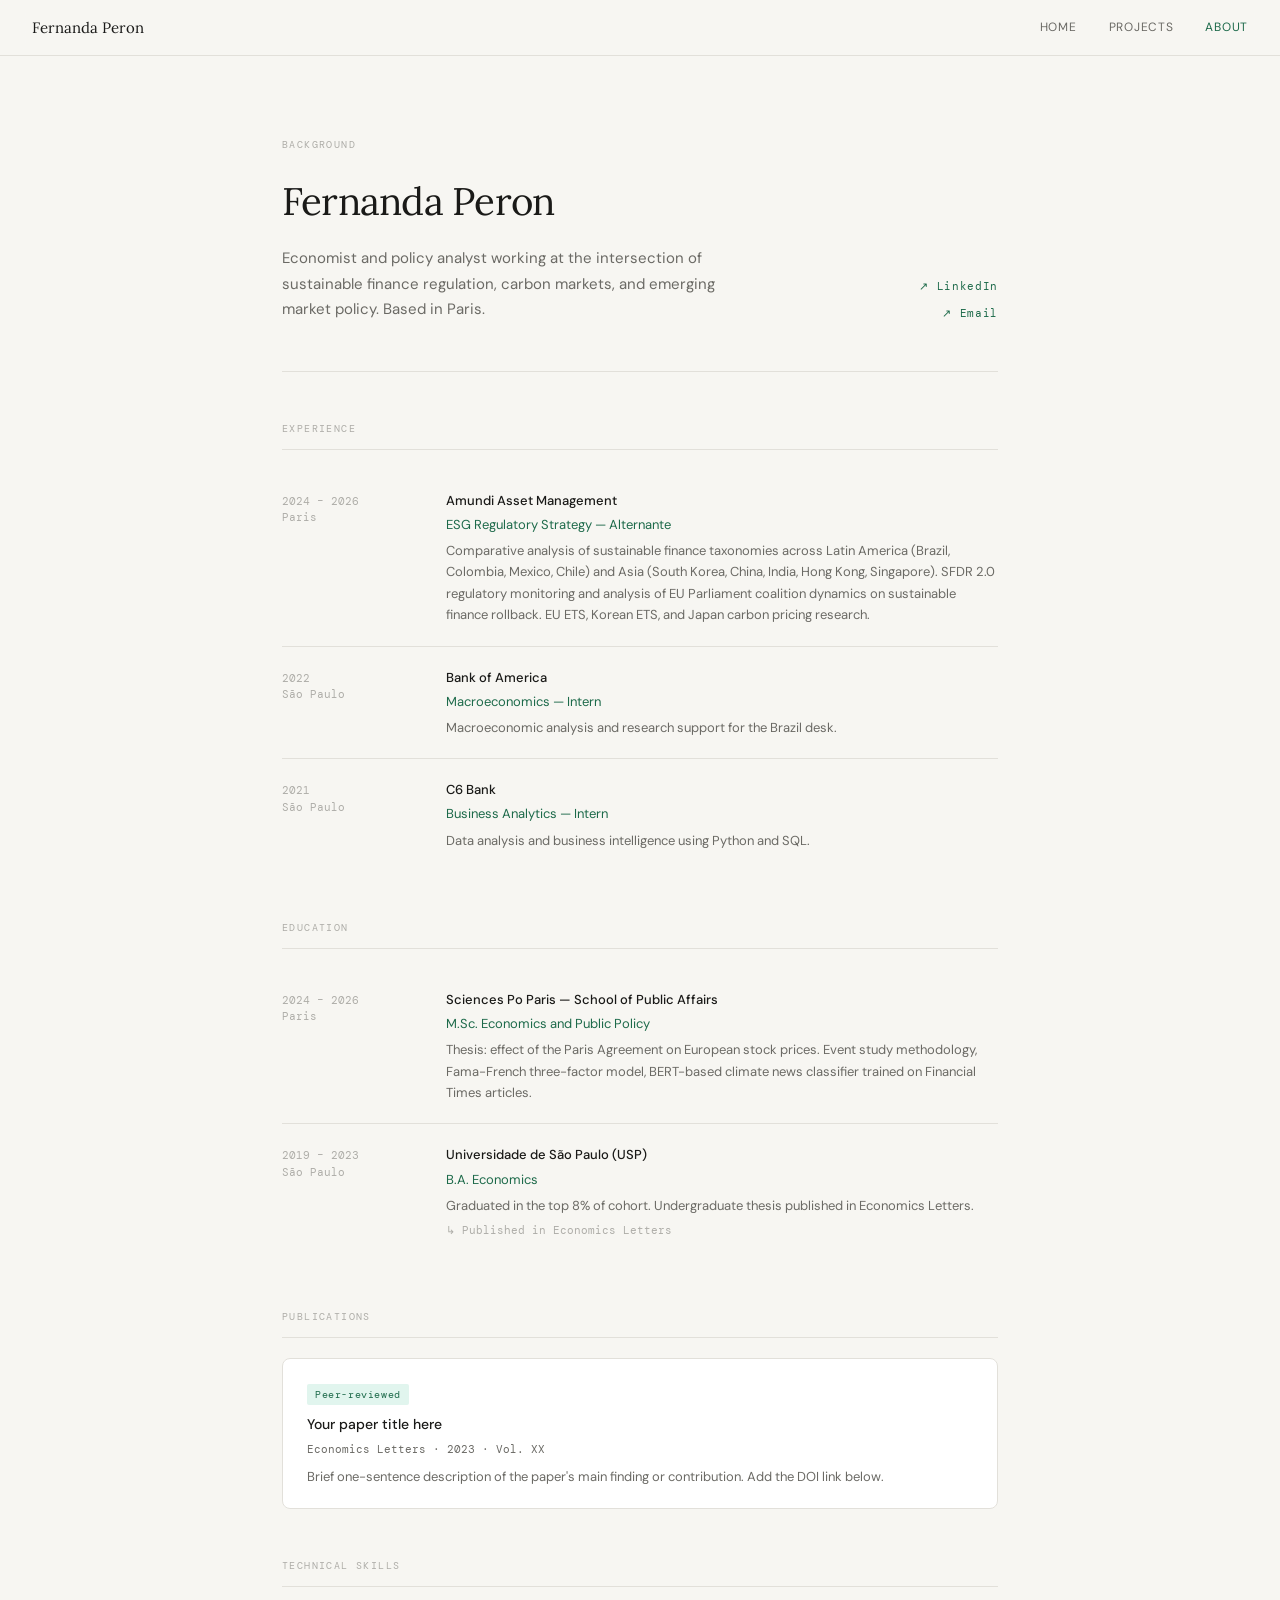
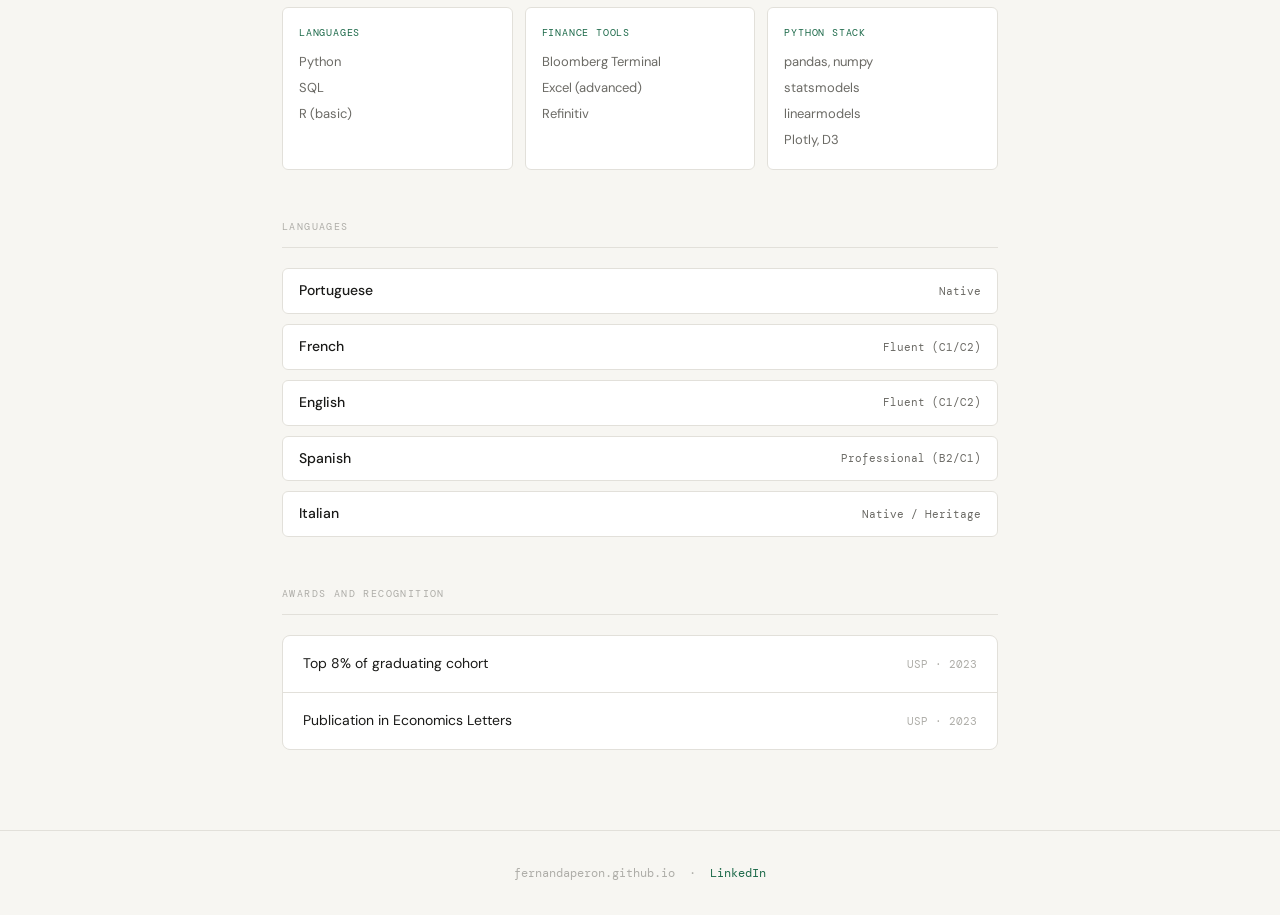
==== about.html @ 62498f4a "initial portfolio" ====
<!DOCTYPE html>
<html lang="en">
<head>
  <meta charset="UTF-8" />
  <meta name="viewport" content="width=device-width, initial-scale=1.0" />
  <title>About — Fernanda Peron</title>
  <link rel="preconnect" href="https://fonts.googleapis.com" />
  <link rel="preconnect" href="https://fonts.gstatic.com" crossorigin />
  <link href="https://fonts.googleapis.com/css2?family=DM+Mono:ital,wght@0,300;0,400;0,500;1,300&family=DM+Sans:ital,opsz,wght@0,9..40,300;0,9..40,400;0,9..40,500;1,9..40,300&family=Lora:ital,wght@0,400;0,500;1,400&display=swap" rel="stylesheet" />
  <style>
    :root {
      --bg: #F7F6F2; --surface: #FFFFFF; --text: #1A1A18; --muted: #6B6A65;
      --subtle: #AEADA8; --border: #E2E0DA; --accent: #1D6A4A;
      --accent-light: #E1F5EE; --accent-mid: #5DCAA5;
      --mono: 'DM Mono', monospace; --serif: 'Lora', serif; --sans: 'DM Sans', sans-serif;
    }
    *, *::before, *::after { box-sizing: border-box; margin: 0; padding: 0; }
    body { background: var(--bg); color: var(--text); font-family: var(--sans); line-height: 1.7; }
    a { color: inherit; text-decoration: none; }

    nav {
      position: fixed; top: 0; left: 0; right: 0; z-index: 100;
      background: rgba(247,246,242,0.92); backdrop-filter: blur(12px);
      border-bottom: 1px solid var(--border); padding: 0 2rem; height: 56px;
      display: flex; align-items: center; justify-content: space-between;
    }
    .nav-name { font-family: var(--serif); font-size: 15px; color: var(--text); }
    .nav-links { display: flex; gap: 2rem; }
    .nav-links a { font-size: 12px; color: var(--muted); letter-spacing: 0.06em; text-transform: uppercase; transition: color 0.15s; }
    .nav-links a:hover, .nav-links a.active { color: var(--accent); }

    main { padding-top: 56px; max-width: 780px; margin: 0 auto; padding-left: 2rem; padding-right: 2rem; }

    .page-header {
      padding: 5rem 0 3rem; border-bottom: 1px solid var(--border); margin-bottom: 3rem;
      display: grid; grid-template-columns: 1fr auto; align-items: end; gap: 2rem;
    }
    @media (max-width: 500px) { .page-header { grid-template-columns: 1fr; } }
    .page-label { font-family: var(--mono); font-size: 10px; letter-spacing: 0.14em; color: var(--subtle); text-transform: uppercase; margin-bottom: 1rem; }
    h1 { font-family: var(--serif); font-size: 2.4rem; font-weight: 400; letter-spacing: -0.02em; margin-bottom: 0.75rem; }
    .header-bio { font-size: 15px; color: var(--muted); max-width: 480px; line-height: 1.7; }
    .header-links { display: flex; flex-direction: column; gap: 8px; align-items: flex-end; }
    .header-link { font-family: var(--mono); font-size: 11px; color: var(--accent); letter-spacing: 0.06em; display: flex; align-items: center; gap: 5px; }
    .header-link:hover { text-decoration: underline; }

    .cv-section { margin-bottom: 3rem; }
    .cv-label { font-family: var(--mono); font-size: 10px; letter-spacing: 0.14em; color: var(--subtle); text-transform: uppercase; margin-bottom: 1.25rem; padding-bottom: 0.75rem; border-bottom: 1px solid var(--border); }

    .cv-entry { display: grid; grid-template-columns: 140px 1fr; gap: 1.5rem; padding: 1.25rem 0; border-bottom: 1px solid var(--border); }
    .cv-entry:last-child { border-bottom: none; }
    @media (max-width: 520px) { .cv-entry { grid-template-columns: 1fr; gap: 0.25rem; } }

    .cv-date { font-family: var(--mono); font-size: 11px; color: var(--subtle); padding-top: 3px; line-height: 1.5; }
    .cv-body {}
    .cv-org { font-size: 13px; font-weight: 500; color: var(--text); margin-bottom: 2px; }
    .cv-role { font-size: 13px; color: var(--accent); margin-bottom: 4px; }
    .cv-detail { font-size: 13px; color: var(--muted); line-height: 1.65; }
    .cv-note { font-family: var(--mono); font-size: 11px; color: var(--subtle); margin-top: 5px; }

    .skills-grid { display: grid; grid-template-columns: repeat(3, 1fr); gap: 12px; }
    @media (max-width: 520px) { .skills-grid { grid-template-columns: 1fr 1fr; } }
    .skill-group { background: var(--surface); border: 1px solid var(--border); border-radius: 6px; padding: 1rem; }
    .skill-group-label { font-family: var(--mono); font-size: 10px; letter-spacing: 0.08em; color: var(--accent); text-transform: uppercase; margin-bottom: 8px; }
    .skill-list { list-style: none; }
    .skill-list li { font-size: 13px; color: var(--muted); padding: 2px 0; }

    .lang-row { display: flex; flex-direction: column; gap: 10px; }
    .lang-item { display: flex; align-items: center; justify-content: space-between; padding: 10px 1rem; background: var(--surface); border: 1px solid var(--border); border-radius: 6px; }
    .lang-name { font-size: 14px; font-weight: 500; }
    .lang-level { font-family: var(--mono); font-size: 11px; color: var(--muted); }

    .pub-card { background: var(--surface); border: 1px solid var(--border); border-radius: 8px; padding: 1.25rem 1.5rem; }
    .pub-title { font-size: 14px; font-weight: 500; line-height: 1.4; margin-bottom: 6px; }
    .pub-meta { font-family: var(--mono); font-size: 11px; color: var(--muted); margin-bottom: 8px; }
    .pub-note { font-size: 13px; color: var(--muted); line-height: 1.6; }
    .pub-badge { display: inline-block; font-family: var(--mono); font-size: 10px; padding: 2px 8px; border-radius: 2px; background: var(--accent-light); color: var(--accent); letter-spacing: 0.06em; margin-bottom: 10px; }

    .award-list { display: flex; flex-direction: column; gap: 1px; background: var(--border); border: 1px solid var(--border); border-radius: 8px; overflow: hidden; }
    .award-row { background: var(--surface); padding: 1rem 1.25rem; display: flex; justify-content: space-between; align-items: center; gap: 1rem; }
    .award-name { font-size: 14px; color: var(--text); }
    .award-org { font-family: var(--mono); font-size: 11px; color: var(--subtle); white-space: nowrap; }

    @keyframes fadeUp {
      from { opacity: 0; transform: translateY(12px); }
      to   { opacity: 1; transform: translateY(0); }
    }
    main { animation: fadeUp 0.6s ease forwards; }

    footer { border-top: 1px solid var(--border); padding: 2rem; text-align: center; font-size: 12px; color: var(--subtle); margin-top: 5rem; font-family: var(--mono); }
  </style>
</head>
<body>

<nav>
  <span class="nav-name">Fernanda Peron</span>
  <div class="nav-links">
    <a href="index.html">Home</a>
    <a href="projects.html">Projects</a>
    <a href="about.html" class="active">About</a>
  </div>
</nav>

<main>
  <div class="page-header">
    <div>
      <p class="page-label">Background</p>
      <h1>Fernanda Peron</h1>
      <p class="header-bio">
        Economist and policy analyst working at the intersection of sustainable finance regulation, carbon markets, and emerging market policy. Based in Paris.
      </p>
    </div>
    <div class="header-links">
      <a href="https://www.linkedin.com/in/fernanda-peron-98b231202" class="header-link" target="_blank">↗ LinkedIn</a>
      <!-- Add your email below -->
      <a href="mailto:your@email.com" class="header-link">↗ Email</a>
    </div>
  </div>

  <!-- EXPERIENCE -->
  <div class="cv-section">
    <p class="cv-label">Experience</p>

    <div class="cv-entry">
      <div class="cv-date">2024 – 2026<br>Paris</div>
      <div class="cv-body">
        <p class="cv-org">Amundi Asset Management</p>
        <p class="cv-role">ESG Regulatory Strategy — Alternante</p>
        <p class="cv-detail">Comparative analysis of sustainable finance taxonomies across Latin America (Brazil, Colombia, Mexico, Chile) and Asia (South Korea, China, India, Hong Kong, Singapore). SFDR 2.0 regulatory monitoring and analysis of EU Parliament coalition dynamics on sustainable finance rollback. EU ETS, Korean ETS, and Japan carbon pricing research.</p>
      </div>
    </div>

    <div class="cv-entry">
      <div class="cv-date">2022<br>São Paulo</div>
      <div class="cv-body">
        <p class="cv-org">Bank of America</p>
        <p class="cv-role">Macroeconomics — Intern</p>
        <p class="cv-detail">Macroeconomic analysis and research support for the Brazil desk.</p>
      </div>
    </div>

    <div class="cv-entry">
      <div class="cv-date">2021<br>São Paulo</div>
      <div class="cv-body">
        <p class="cv-org">C6 Bank</p>
        <p class="cv-role">Business Analytics — Intern</p>
        <p class="cv-detail">Data analysis and business intelligence using Python and SQL.</p>
      </div>
    </div>
  </div>

  <!-- EDUCATION -->
  <div class="cv-section">
    <p class="cv-label">Education</p>

    <div class="cv-entry">
      <div class="cv-date">2024 – 2026<br>Paris</div>
      <div class="cv-body">
        <p class="cv-org">Sciences Po Paris — School of Public Affairs</p>
        <p class="cv-role">M.Sc. Economics and Public Policy</p>
        <p class="cv-detail">Thesis: effect of the Paris Agreement on European stock prices. Event study methodology, Fama-French three-factor model, BERT-based climate news classifier trained on Financial Times articles.</p>
      </div>
    </div>

    <div class="cv-entry">
      <div class="cv-date">2019 – 2023<br>São Paulo</div>
      <div class="cv-body">
        <p class="cv-org">Universidade de São Paulo (USP)</p>
        <p class="cv-role">B.A. Economics</p>
        <p class="cv-detail">Graduated in the top 8% of cohort. Undergraduate thesis published in Economics Letters.</p>
        <p class="cv-note">↳ Published in Economics Letters</p>
      </div>
    </div>
  </div>

  <!-- PUBLICATIONS -->
  <div class="cv-section">
    <p class="cv-label">Publications</p>
    <div class="pub-card">
      <span class="pub-badge">Peer-reviewed</span>
      <!-- Replace with your actual paper title, journal volume/issue, and DOI/link -->
      <p class="pub-title">Your paper title here</p>
      <p class="pub-meta">Economics Letters · 2023 · Vol. XX</p>
      <p class="pub-note">Brief one-sentence description of the paper's main finding or contribution. Add the DOI link below.</p>
      <!-- <a href="https://doi.org/..." style="font-family: var(--mono); font-size: 11px; color: var(--accent); margin-top: 8px; display: inline-block;">↗ View paper</a> -->
    </div>
  </div>

  <!-- SKILLS -->
  <div class="cv-section">
    <p class="cv-label">Technical skills</p>
    <div class="skills-grid">
      <div class="skill-group">
        <p class="skill-group-label">Languages</p>
        <ul class="skill-list">
          <li>Python</li>
          <li>SQL</li>
          <li>R (basic)</li>
        </ul>
      </div>
      <div class="skill-group">
        <p class="skill-group-label">Finance tools</p>
        <ul class="skill-list">
          <li>Bloomberg Terminal</li>
          <li>Excel (advanced)</li>
          <li>Refinitiv</li>
        </ul>
      </div>
      <div class="skill-group">
        <p class="skill-group-label">Python stack</p>
        <ul class="skill-list">
          <li>pandas, numpy</li>
          <li>statsmodels</li>
          <li>linearmodels</li>
          <li>Plotly, D3</li>
        </ul>
      </div>
    </div>
  </div>

  <!-- LANGUAGES -->
  <div class="cv-section">
    <p class="cv-label">Languages</p>
    <div class="lang-row">
      <div class="lang-item">
        <span class="lang-name">Portuguese</span>
        <span class="lang-level">Native</span>
      </div>
      <div class="lang-item">
        <span class="lang-name">French</span>
        <span class="lang-level">Fluent (C1/C2)</span>
      </div>
      <div class="lang-item">
        <span class="lang-name">English</span>
        <span class="lang-level">Fluent (C1/C2)</span>
      </div>
      <div class="lang-item">
        <span class="lang-name">Spanish</span>
        <span class="lang-level">Professional (B2/C1)</span>
      </div>
      <div class="lang-item">
        <span class="lang-name">Italian</span>
        <span class="lang-level">Native / Heritage</span>
      </div>
    </div>
  </div>

  <!-- AWARDS -->
  <div class="cv-section">
    <p class="cv-label">Awards and recognition</p>
    <div class="award-list">
      <div class="award-row">
        <span class="award-name">Top 8% of graduating cohort</span>
        <span class="award-org">USP · 2023</span>
      </div>
      <div class="award-row">
        <span class="award-name">Publication in Economics Letters</span>
        <span class="award-org">USP · 2023</span>
      </div>
      <!-- Add more rows as needed -->
    </div>
  </div>

</main>

<footer>
  fernandaperon.github.io &nbsp;·&nbsp; <a href="https://www.linkedin.com/in/fernanda-peron-98b231202" style="color: var(--accent);">LinkedIn</a>
</footer>

</body>
</html>
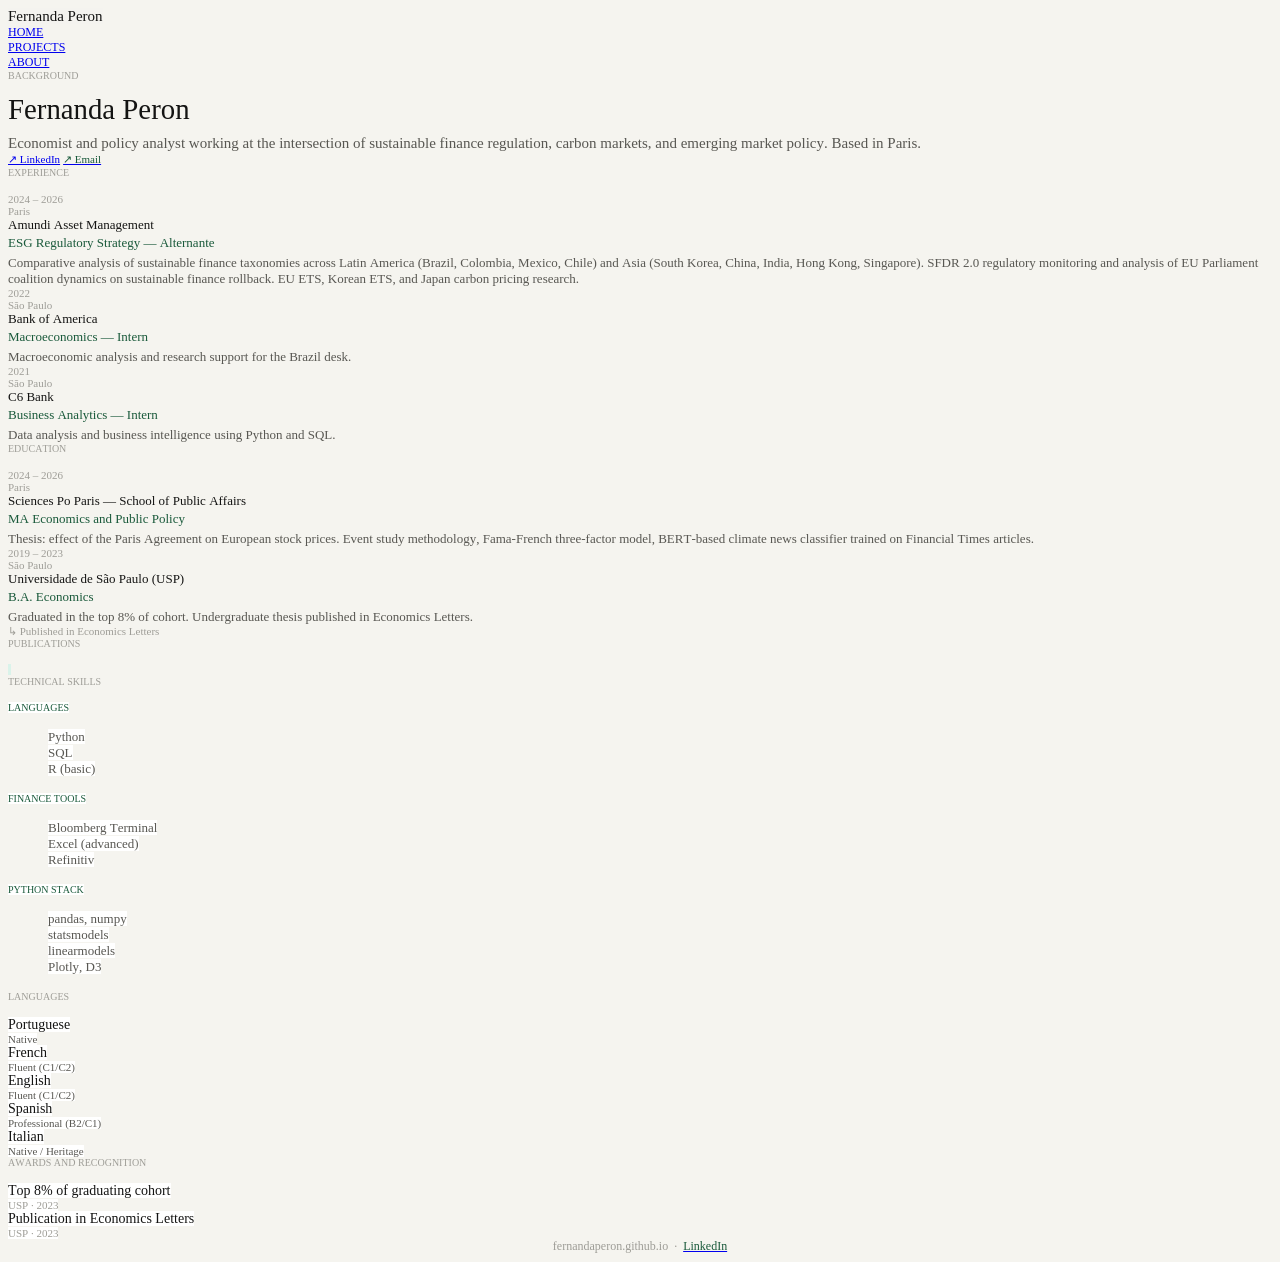
==== commit 22672ef2: "edicoes no html" ====
--- a/about.html
+++ b/about.html
@@ -1,270 +1,118 @@
-<!DOCTYPE html>
-<html lang="en">
+<!DOCTYPE html PUBLIC "-//W3C//DTD HTML 4.01//EN" "http://www.w3.org/TR/html4/strict.dtd">
+<html>
 <head>
-  <meta charset="UTF-8" />
-  <meta name="viewport" content="width=device-width, initial-scale=1.0" />
-  <title>About — Fernanda Peron</title>
-  <link rel="preconnect" href="https://fonts.googleapis.com" />
-  <link rel="preconnect" href="https://fonts.gstatic.com" crossorigin />
-  <link href="https://fonts.googleapis.com/css2?family=DM+Mono:ital,wght@0,300;0,400;0,500;1,300&family=DM+Sans:ital,opsz,wght@0,9..40,300;0,9..40,400;0,9..40,500;1,9..40,300&family=Lora:ital,wght@0,400;0,500;1,400&display=swap" rel="stylesheet" />
-  <style>
-    :root {
-      --bg: #F7F6F2; --surface: #FFFFFF; --text: #1A1A18; --muted: #6B6A65;
-      --subtle: #AEADA8; --border: #E2E0DA; --accent: #1D6A4A;
-      --accent-light: #E1F5EE; --accent-mid: #5DCAA5;
-      --mono: 'DM Mono', monospace; --serif: 'Lora', serif; --sans: 'DM Sans', sans-serif;
-    }
-    *, *::before, *::after { box-sizing: border-box; margin: 0; padding: 0; }
-    body { background: var(--bg); color: var(--text); font-family: var(--sans); line-height: 1.7; }
-    a { color: inherit; text-decoration: none; }
-
-    nav {
-      position: fixed; top: 0; left: 0; right: 0; z-index: 100;
-      background: rgba(247,246,242,0.92); backdrop-filter: blur(12px);
-      border-bottom: 1px solid var(--border); padding: 0 2rem; height: 56px;
-      display: flex; align-items: center; justify-content: space-between;
-    }
-    .nav-name { font-family: var(--serif); font-size: 15px; color: var(--text); }
-    .nav-links { display: flex; gap: 2rem; }
-    .nav-links a { font-size: 12px; color: var(--muted); letter-spacing: 0.06em; text-transform: uppercase; transition: color 0.15s; }
-    .nav-links a:hover, .nav-links a.active { color: var(--accent); }
-
-    main { padding-top: 56px; max-width: 780px; margin: 0 auto; padding-left: 2rem; padding-right: 2rem; }
-
-    .page-header {
-      padding: 5rem 0 3rem; border-bottom: 1px solid var(--border); margin-bottom: 3rem;
-      display: grid; grid-template-columns: 1fr auto; align-items: end; gap: 2rem;
-    }
-    @media (max-width: 500px) { .page-header { grid-template-columns: 1fr; } }
-    .page-label { font-family: var(--mono); font-size: 10px; letter-spacing: 0.14em; color: var(--subtle); text-transform: uppercase; margin-bottom: 1rem; }
-    h1 { font-family: var(--serif); font-size: 2.4rem; font-weight: 400; letter-spacing: -0.02em; margin-bottom: 0.75rem; }
-    .header-bio { font-size: 15px; color: var(--muted); max-width: 480px; line-height: 1.7; }
-    .header-links { display: flex; flex-direction: column; gap: 8px; align-items: flex-end; }
-    .header-link { font-family: var(--mono); font-size: 11px; color: var(--accent); letter-spacing: 0.06em; display: flex; align-items: center; gap: 5px; }
-    .header-link:hover { text-decoration: underline; }
-
-    .cv-section { margin-bottom: 3rem; }
-    .cv-label { font-family: var(--mono); font-size: 10px; letter-spacing: 0.14em; color: var(--subtle); text-transform: uppercase; margin-bottom: 1.25rem; padding-bottom: 0.75rem; border-bottom: 1px solid var(--border); }
-
-    .cv-entry { display: grid; grid-template-columns: 140px 1fr; gap: 1.5rem; padding: 1.25rem 0; border-bottom: 1px solid var(--border); }
-    .cv-entry:last-child { border-bottom: none; }
-    @media (max-width: 520px) { .cv-entry { grid-template-columns: 1fr; gap: 0.25rem; } }
-
-    .cv-date { font-family: var(--mono); font-size: 11px; color: var(--subtle); padding-top: 3px; line-height: 1.5; }
-    .cv-body {}
-    .cv-org { font-size: 13px; font-weight: 500; color: var(--text); margin-bottom: 2px; }
-    .cv-role { font-size: 13px; color: var(--accent); margin-bottom: 4px; }
-    .cv-detail { font-size: 13px; color: var(--muted); line-height: 1.65; }
-    .cv-note { font-family: var(--mono); font-size: 11px; color: var(--subtle); margin-top: 5px; }
-
-    .skills-grid { display: grid; grid-template-columns: repeat(3, 1fr); gap: 12px; }
-    @media (max-width: 520px) { .skills-grid { grid-template-columns: 1fr 1fr; } }
-    .skill-group { background: var(--surface); border: 1px solid var(--border); border-radius: 6px; padding: 1rem; }
-    .skill-group-label { font-family: var(--mono); font-size: 10px; letter-spacing: 0.08em; color: var(--accent); text-transform: uppercase; margin-bottom: 8px; }
-    .skill-list { list-style: none; }
-    .skill-list li { font-size: 13px; color: var(--muted); padding: 2px 0; }
-
-    .lang-row { display: flex; flex-direction: column; gap: 10px; }
-    .lang-item { display: flex; align-items: center; justify-content: space-between; padding: 10px 1rem; background: var(--surface); border: 1px solid var(--border); border-radius: 6px; }
-    .lang-name { font-size: 14px; font-weight: 500; }
-    .lang-level { font-family: var(--mono); font-size: 11px; color: var(--muted); }
-
-    .pub-card { background: var(--surface); border: 1px solid var(--border); border-radius: 8px; padding: 1.25rem 1.5rem; }
-    .pub-title { font-size: 14px; font-weight: 500; line-height: 1.4; margin-bottom: 6px; }
-    .pub-meta { font-family: var(--mono); font-size: 11px; color: var(--muted); margin-bottom: 8px; }
-    .pub-note { font-size: 13px; color: var(--muted); line-height: 1.6; }
-    .pub-badge { display: inline-block; font-family: var(--mono); font-size: 10px; padding: 2px 8px; border-radius: 2px; background: var(--accent-light); color: var(--accent); letter-spacing: 0.06em; margin-bottom: 10px; }
-
-    .award-list { display: flex; flex-direction: column; gap: 1px; background: var(--border); border: 1px solid var(--border); border-radius: 8px; overflow: hidden; }
-    .award-row { background: var(--surface); padding: 1rem 1.25rem; display: flex; justify-content: space-between; align-items: center; gap: 1rem; }
-    .award-name { font-size: 14px; color: var(--text); }
-    .award-org { font-family: var(--mono); font-size: 11px; color: var(--subtle); white-space: nowrap; }
-
-    @keyframes fadeUp {
-      from { opacity: 0; transform: translateY(12px); }
-      to   { opacity: 1; transform: translateY(0); }
-    }
-    main { animation: fadeUp 0.6s ease forwards; }
-
-    footer { border-top: 1px solid var(--border); padding: 2rem; text-align: center; font-size: 12px; color: var(--subtle); margin-top: 5rem; font-family: var(--mono); }
+  <meta http-equiv="Content-Type" content="text/html; charset=utf-8">
+  <meta http-equiv="Content-Style-Type" content="text/css">
+  <title></title>
+  <meta name="Generator" content="Cocoa HTML Writer">
+  <meta name="CocoaVersion" content="2487.7">
+  <style type="text/css">
+    body {background-color: #f5f4ef}
+    p.p1 {margin: 0.0px 0.0px 0.0px 0.0px; font: 15.0px 'Helvetica Neue'; color: #141413; -webkit-text-stroke: #141413}
+    p.p2 {margin: 0.0px 0.0px 0.0px 0.0px; font: 12.0px 'Helvetica Neue'; color: #585752; -webkit-text-stroke: #585752}
+    p.p3 {margin: 0.0px 0.0px 0.0px 0.0px; font: 12.0px 'Helvetica Neue'; color: #19593a; -webkit-text-stroke: #19593a}
+    p.p4 {margin: 0.0px 0.0px 12.0px 0.0px; font: 10.0px 'Helvetica Neue'; color: #9e9d97; -webkit-text-stroke: #9e9d97}
+    p.p6 {margin: 0.0px 0.0px 0.0px 0.0px; font: 15.0px 'Helvetica Neue'; color: #585752; -webkit-text-stroke: #585752}
+    p.p7 {margin: 0.0px 0.0px 0.0px 0.0px; font: 11.0px 'Helvetica Neue'; color: #19593a; -webkit-text-stroke: #19593a}
+    p.p8 {margin: 0.0px 0.0px 15.0px 0.0px; font: 10.0px 'Helvetica Neue'; color: #9e9d97; -webkit-text-stroke: #9e9d97}
+    p.p9 {margin: 0.0px 0.0px 0.0px 0.0px; font: 11.0px 'Helvetica Neue'; color: #9e9d97; -webkit-text-stroke: #9e9d97}
+    p.p10 {margin: 0.0px 0.0px 2.0px 0.0px; font: 13.0px 'Helvetica Neue'; color: #141413; -webkit-text-stroke: #141413}
+    p.p11 {margin: 0.0px 0.0px 4.0px 0.0px; font: 13.0px 'Helvetica Neue'; color: #19593a; -webkit-text-stroke: #19593a}
+    p.p12 {margin: 0.0px 0.0px 0.0px 0.0px; font: 13.0px 'Helvetica Neue'; color: #585752; -webkit-text-stroke: #585752}
+    p.p13 {margin: 0.0px 0.0px 0.0px 0.0px; font: 10.0px 'Helvetica Neue'; color: #19593a; -webkit-text-stroke: #19593a; min-height: 12.0px}
+    p.p14 {margin: 0.0px 0.0px 8.0px 0.0px; font: 10.0px 'Helvetica Neue'; color: #19593a; -webkit-text-stroke: #19593a}
+    p.p15 {margin: 0.0px 0.0px 0.0px 0.0px; font: 14.0px 'Helvetica Neue'; color: #141413; -webkit-text-stroke: #141413}
+    p.p16 {margin: 0.0px 0.0px 0.0px 0.0px; font: 11.0px 'Helvetica Neue'; color: #585752; -webkit-text-stroke: #585752}
+    p.p17 {margin: 0.0px 0.0px 0.0px 0.0px; text-align: center; font: 12.0px 'Helvetica Neue'; color: #9e9d97; -webkit-text-stroke: #9e9d97}
+    li.li12 {margin: 0.0px 0.0px 0.0px 0.0px; font: 13.0px 'Helvetica Neue'; color: #585752; -webkit-text-stroke: #585752}
+    span.s1 {font-kerning: none; background-color: rgba(245, 244, 239, 0.92)}
+    span.s2 {font: 12.0px 'Helvetica Neue'; font-kerning: none; color: #585752; -webkit-text-stroke: 0px #585752}
+    span.s3 {font: 12.0px 'Helvetica Neue'; font-kerning: none; color: #19593a; -webkit-text-stroke: 0px #19593a}
+    span.s4 {font-kerning: none}
+    span.s5 {font: 12.0px 'Helvetica Neue'; font-kerning: none; color: #141413; -webkit-text-stroke: 0px #141413}
+    span.s6 {font: 11.0px 'Helvetica Neue'; font-kerning: none; color: #19593a; -webkit-text-stroke: 0px #19593a}
+    span.s7 {font: 11.0px 'Apple SD Gothic Neo'; font-kerning: none}
+    span.s8 {font-kerning: none; background-color: #daf3ea}
+    span.s9 {font-kerning: none; background-color: #ffffff}
+    span.s10 {background-color: #ffffff; -webkit-text-stroke: 0px #000000}
+    ul.ul1 {list-style-type: none}
   </style>
 </head>
 <body>
-
-<nav>
-  <span class="nav-name">Fernanda Peron</span>
-  <div class="nav-links">
-    <a href="index.html">Home</a>
-    <a href="projects.html">Projects</a>
-    <a href="about.html" class="active">About</a>
-  </div>
-</nav>
-
-<main>
-  <div class="page-header">
-    <div>
-      <p class="page-label">Background</p>
-      <h1>Fernanda Peron</h1>
-      <p class="header-bio">
-        Economist and policy analyst working at the intersection of sustainable finance regulation, carbon markets, and emerging market policy. Based in Paris.
-      </p>
-    </div>
-    <div class="header-links">
-      <a href="https://www.linkedin.com/in/fernanda-peron-98b231202" class="header-link" target="_blank">↗ LinkedIn</a>
-      <!-- Add your email below -->
-      <a href="mailto:your@email.com" class="header-link">↗ Email</a>
-    </div>
-  </div>
-
-  <!-- EXPERIENCE -->
-  <div class="cv-section">
-    <p class="cv-label">Experience</p>
-
-    <div class="cv-entry">
-      <div class="cv-date">2024 – 2026<br>Paris</div>
-      <div class="cv-body">
-        <p class="cv-org">Amundi Asset Management</p>
-        <p class="cv-role">ESG Regulatory Strategy — Alternante</p>
-        <p class="cv-detail">Comparative analysis of sustainable finance taxonomies across Latin America (Brazil, Colombia, Mexico, Chile) and Asia (South Korea, China, India, Hong Kong, Singapore). SFDR 2.0 regulatory monitoring and analysis of EU Parliament coalition dynamics on sustainable finance rollback. EU ETS, Korean ETS, and Japan carbon pricing research.</p>
-      </div>
-    </div>
-
-    <div class="cv-entry">
-      <div class="cv-date">2022<br>São Paulo</div>
-      <div class="cv-body">
-        <p class="cv-org">Bank of America</p>
-        <p class="cv-role">Macroeconomics — Intern</p>
-        <p class="cv-detail">Macroeconomic analysis and research support for the Brazil desk.</p>
-      </div>
-    </div>
-
-    <div class="cv-entry">
-      <div class="cv-date">2021<br>São Paulo</div>
-      <div class="cv-body">
-        <p class="cv-org">C6 Bank</p>
-        <p class="cv-role">Business Analytics — Intern</p>
-        <p class="cv-detail">Data analysis and business intelligence using Python and SQL.</p>
-      </div>
-    </div>
-  </div>
-
-  <!-- EDUCATION -->
-  <div class="cv-section">
-    <p class="cv-label">Education</p>
-
-    <div class="cv-entry">
-      <div class="cv-date">2024 – 2026<br>Paris</div>
-      <div class="cv-body">
-        <p class="cv-org">Sciences Po Paris — School of Public Affairs</p>
-        <p class="cv-role">M.Sc. Economics and Public Policy</p>
-        <p class="cv-detail">Thesis: effect of the Paris Agreement on European stock prices. Event study methodology, Fama-French three-factor model, BERT-based climate news classifier trained on Financial Times articles.</p>
-      </div>
-    </div>
-
-    <div class="cv-entry">
-      <div class="cv-date">2019 – 2023<br>São Paulo</div>
-      <div class="cv-body">
-        <p class="cv-org">Universidade de São Paulo (USP)</p>
-        <p class="cv-role">B.A. Economics</p>
-        <p class="cv-detail">Graduated in the top 8% of cohort. Undergraduate thesis published in Economics Letters.</p>
-        <p class="cv-note">↳ Published in Economics Letters</p>
-      </div>
-    </div>
-  </div>
-
-  <!-- PUBLICATIONS -->
-  <div class="cv-section">
-    <p class="cv-label">Publications</p>
-    <div class="pub-card">
-      <span class="pub-badge">Peer-reviewed</span>
-      <!-- Replace with your actual paper title, journal volume/issue, and DOI/link -->
-      <p class="pub-title">Your paper title here</p>
-      <p class="pub-meta">Economics Letters · 2023 · Vol. XX</p>
-      <p class="pub-note">Brief one-sentence description of the paper's main finding or contribution. Add the DOI link below.</p>
-      <!-- <a href="https://doi.org/..." style="font-family: var(--mono); font-size: 11px; color: var(--accent); margin-top: 8px; display: inline-block;">↗ View paper</a> -->
-    </div>
-  </div>
-
-  <!-- SKILLS -->
-  <div class="cv-section">
-    <p class="cv-label">Technical skills</p>
-    <div class="skills-grid">
-      <div class="skill-group">
-        <p class="skill-group-label">Languages</p>
-        <ul class="skill-list">
-          <li>Python</li>
-          <li>SQL</li>
-          <li>R (basic)</li>
-        </ul>
-      </div>
-      <div class="skill-group">
-        <p class="skill-group-label">Finance tools</p>
-        <ul class="skill-list">
-          <li>Bloomberg Terminal</li>
-          <li>Excel (advanced)</li>
-          <li>Refinitiv</li>
-        </ul>
-      </div>
-      <div class="skill-group">
-        <p class="skill-group-label">Python stack</p>
-        <ul class="skill-list">
-          <li>pandas, numpy</li>
-          <li>statsmodels</li>
-          <li>linearmodels</li>
-          <li>Plotly, D3</li>
-        </ul>
-      </div>
-    </div>
-  </div>
-
-  <!-- LANGUAGES -->
-  <div class="cv-section">
-    <p class="cv-label">Languages</p>
-    <div class="lang-row">
-      <div class="lang-item">
-        <span class="lang-name">Portuguese</span>
-        <span class="lang-level">Native</span>
-      </div>
-      <div class="lang-item">
-        <span class="lang-name">French</span>
-        <span class="lang-level">Fluent (C1/C2)</span>
-      </div>
-      <div class="lang-item">
-        <span class="lang-name">English</span>
-        <span class="lang-level">Fluent (C1/C2)</span>
-      </div>
-      <div class="lang-item">
-        <span class="lang-name">Spanish</span>
-        <span class="lang-level">Professional (B2/C1)</span>
-      </div>
-      <div class="lang-item">
-        <span class="lang-name">Italian</span>
-        <span class="lang-level">Native / Heritage</span>
-      </div>
-    </div>
-  </div>
-
-  <!-- AWARDS -->
-  <div class="cv-section">
-    <p class="cv-label">Awards and recognition</p>
-    <div class="award-list">
-      <div class="award-row">
-        <span class="award-name">Top 8% of graduating cohort</span>
-        <span class="award-org">USP · 2023</span>
-      </div>
-      <div class="award-row">
-        <span class="award-name">Publication in Economics Letters</span>
-        <span class="award-org">USP · 2023</span>
-      </div>
-      <!-- Add more rows as needed -->
-    </div>
-  </div>
-
-</main>
-
-<footer>
-  fernandaperon.github.io &nbsp;·&nbsp; <a href="https://www.linkedin.com/in/fernanda-peron-98b231202" style="color: var(--accent);">LinkedIn</a>
-</footer>
-
+<p class="p1"><span class="s1">Fernanda Peron</span></p>
+<p class="p2"><span class="s1"><a href="file:///Users/fernanda/Personal_projects/fernandaperon.github.io/index.html">HOME<span class="s2"></span></a></span></p>
+<p class="p2"><span class="s1"><a href="file:///Users/fernanda/Personal_projects/fernandaperon.github.io/projects.html">PROJECTS<span class="s2"></span></a></span></p>
+<p class="p3"><span class="s1"><a href="file:///Users/fernanda/Personal_projects/fernandaperon.github.io/about.html">ABOUT<span class="s3"></span></a></span></p>
+<p class="p4"><span class="s4">BACKGROUND</span></p>
+<h1 style="margin: 0.0px 0.0px 9.0px 0.0px; font: 28.8px 'Helvetica Neue'; color: #141413; -webkit-text-stroke: #141413"><span class="s4">Fernanda Peron</span></h1>
+<p class="p6"><span class="s4">Economist and policy analyst working at the intersection of sustainable finance regulation, carbon markets, and emerging market policy. Based in Paris.</span></p>
+<p class="p7"><span class="s4"><a href="https://www.linkedin.com/in/fernanda-peron-98b231202">↗ LinkedIn</a></span><span class="s5"> <a href="mailto:your@email.com"><span class="s6">↗ Email</span></a></span></p>
+<p class="p8"><span class="s4">EXPERIENCE</span></p>
+<p class="p9"><span class="s4">2024 – 2026</span></p>
+<p class="p9"><span class="s4">Paris</span></p>
+<p class="p10"><span class="s4">Amundi Asset Management</span></p>
+<p class="p11"><span class="s4">ESG Regulatory Strategy — Alternante</span></p>
+<p class="p12"><span class="s4">Comparative analysis of sustainable finance taxonomies across Latin America (Brazil, Colombia, Mexico, Chile) and Asia (South Korea, China, India, Hong Kong, Singapore). SFDR 2.0 regulatory monitoring and analysis of EU Parliament coalition dynamics on sustainable finance rollback. EU ETS, Korean ETS, and Japan carbon pricing research.</span></p>
+<p class="p9"><span class="s4">2022</span></p>
+<p class="p9"><span class="s4">São Paulo</span></p>
+<p class="p10"><span class="s4">Bank of America</span></p>
+<p class="p11"><span class="s4">Macroeconomics — Intern</span></p>
+<p class="p12"><span class="s4">Macroeconomic analysis and research support for the Brazil desk.</span></p>
+<p class="p9"><span class="s4">2021</span></p>
+<p class="p9"><span class="s4">São Paulo</span></p>
+<p class="p10"><span class="s4">C6 Bank</span></p>
+<p class="p11"><span class="s4">Business Analytics — Intern</span></p>
+<p class="p12"><span class="s4">Data analysis and business intelligence using Python and SQL.</span></p>
+<p class="p8"><span class="s4">EDUCATION</span></p>
+<p class="p9"><span class="s4">2024 – 2026</span></p>
+<p class="p9"><span class="s4">Paris</span></p>
+<p class="p10"><span class="s4">Sciences Po Paris — School of Public Affairs</span></p>
+<p class="p11"><span class="s4">MA Economics and Public Policy</span></p>
+<p class="p12"><span class="s4">Thesis: effect of the Paris Agreement on European stock prices. Event study methodology, Fama-French three-factor model, BERT-based climate news classifier trained on Financial Times articles.</span></p>
+<p class="p9"><span class="s4">2019 – 2023</span></p>
+<p class="p9"><span class="s4">São Paulo</span></p>
+<p class="p10"><span class="s4">Universidade de São Paulo (USP)</span></p>
+<p class="p11"><span class="s4">B.A. Economics</span></p>
+<p class="p12"><span class="s4">Graduated in the top 8% of cohort. Undergraduate thesis published in Economics Letters.</span></p>
+<p class="p9"><span class="s7">↳</span><span class="s4"> Published in Economics Letters</span></p>
+<p class="p8"><span class="s4">PUBLICATIONS</span></p>
+<p class="p13"><span class="s8"><span class="Apple-converted-space"> </span></span></p>
+<p class="p8"><span class="s4">TECHNICAL SKILLS</span></p>
+<p class="p14"><span class="s9">LANGUAGES</span></p>
+<ul class="ul1">
+  <li class="li12"><span class="s10"></span><span class="s9">Python</span></li>
+  <li class="li12"><span class="s10"></span><span class="s9">SQL</span></li>
+  <li class="li12"><span class="s10"></span><span class="s9">R (basic)</span></li>
+</ul>
+<p class="p14"><span class="s9">FINANCE TOOLS</span></p>
+<ul class="ul1">
+  <li class="li12"><span class="s10"></span><span class="s9">Bloomberg Terminal</span></li>
+  <li class="li12"><span class="s10"></span><span class="s9">Excel (advanced)</span></li>
+  <li class="li12"><span class="s10"></span><span class="s9">Refinitiv</span></li>
+</ul>
+<p class="p14"><span class="s9">PYTHON STACK</span></p>
+<ul class="ul1">
+  <li class="li12"><span class="s10"></span><span class="s9">pandas, numpy</span></li>
+  <li class="li12"><span class="s10"></span><span class="s9">statsmodels</span></li>
+  <li class="li12"><span class="s10"></span><span class="s9">linearmodels</span></li>
+  <li class="li12"><span class="s10"></span><span class="s9">Plotly, D3</span></li>
+</ul>
+<p class="p8"><span class="s4">LANGUAGES</span></p>
+<p class="p15"><span class="s9">Portuguese</span></p>
+<p class="p16"><span class="s9">Native</span></p>
+<p class="p15"><span class="s9">French</span></p>
+<p class="p16"><span class="s9">Fluent (C1/C2)</span></p>
+<p class="p15"><span class="s9">English</span></p>
+<p class="p16"><span class="s9">Fluent (C1/C2)</span></p>
+<p class="p15"><span class="s9">Spanish</span></p>
+<p class="p16"><span class="s9">Professional (B2/C1)</span></p>
+<p class="p15"><span class="s9">Italian</span></p>
+<p class="p16"><span class="s9">Native / Heritage</span></p>
+<p class="p8"><span class="s4">AWARDS AND RECOGNITION</span></p>
+<p class="p15"><span class="s9">Top 8% of graduating cohort</span></p>
+<p class="p9"><span class="s9">USP · 2023</span></p>
+<p class="p15"><span class="s9">Publication in Economics Letters</span></p>
+<p class="p9"><span class="s9">USP · 2023</span></p>
+<p class="p17"><span class="s4">fernandaperon.github.io  ·  <a href="https://www.linkedin.com/in/fernanda-peron-98b231202"><span class="s3">LinkedIn</span></a></span></p>
 </body>
 </html>
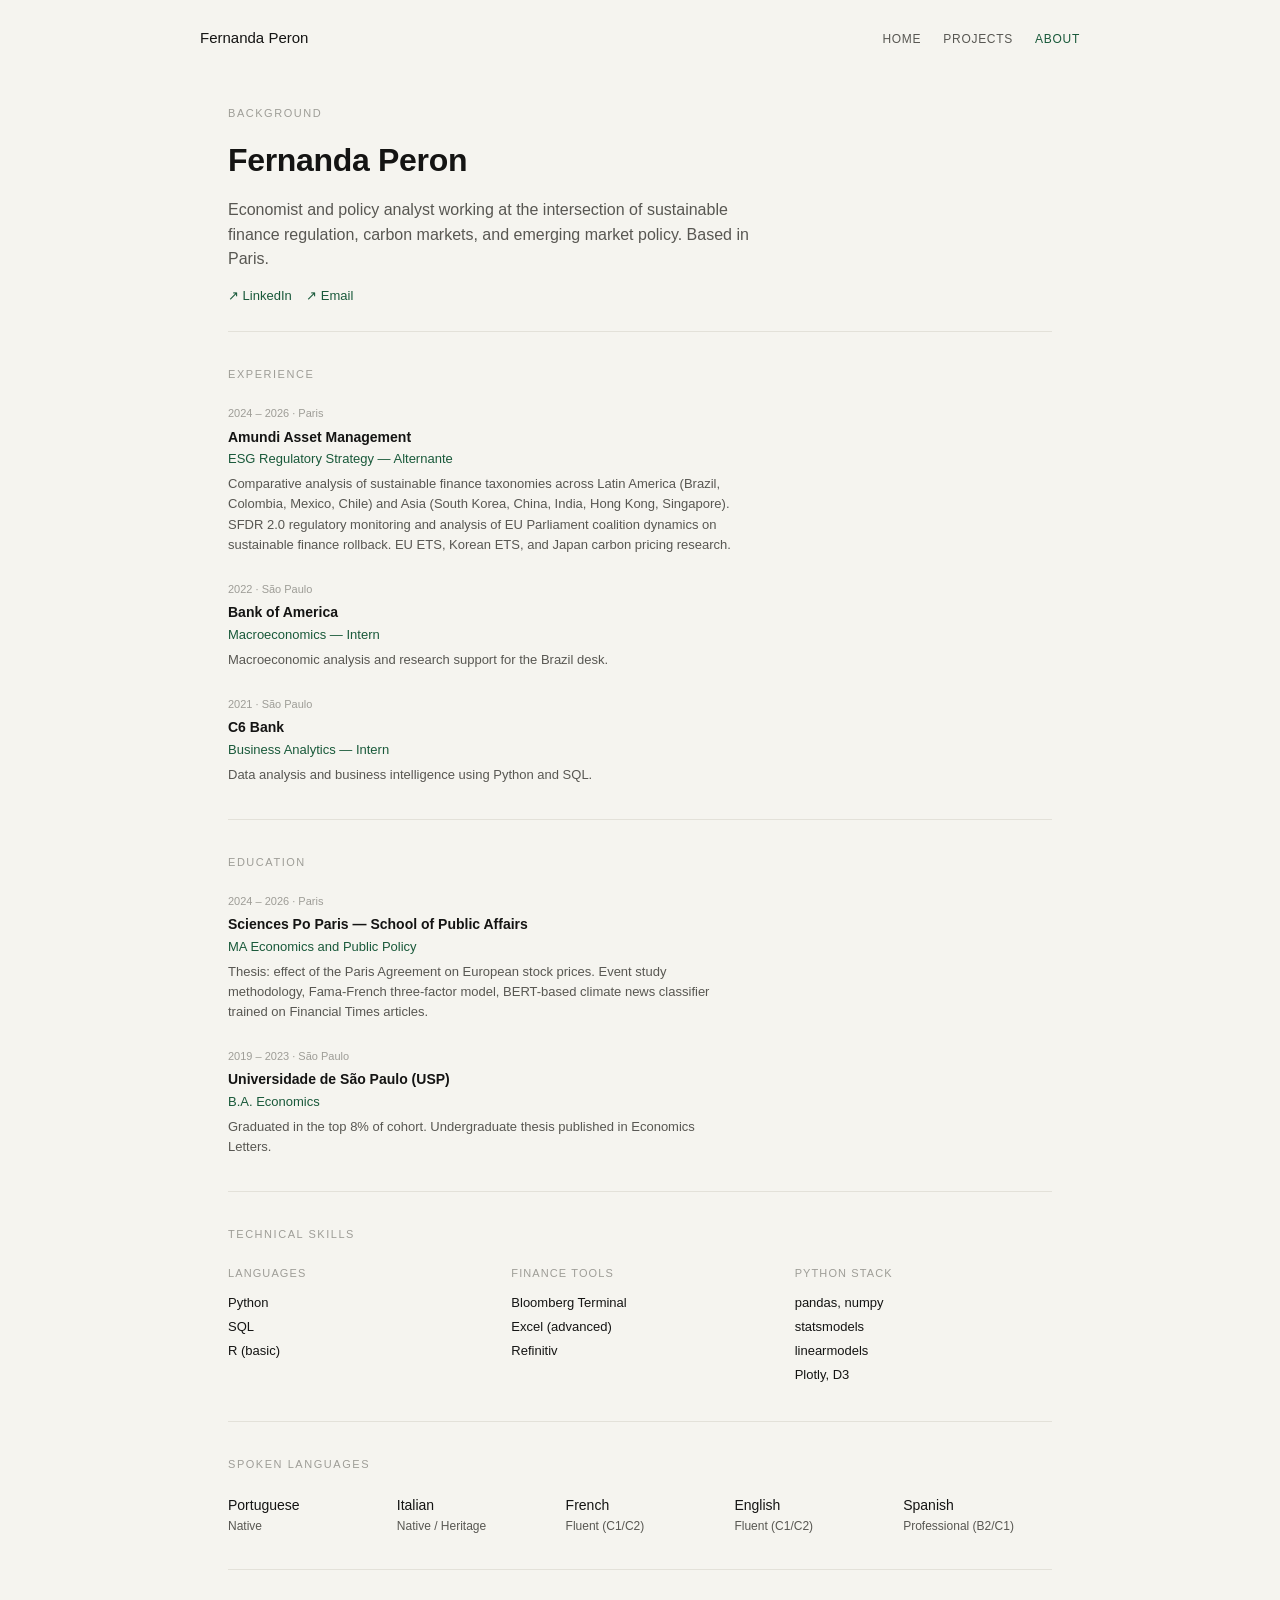
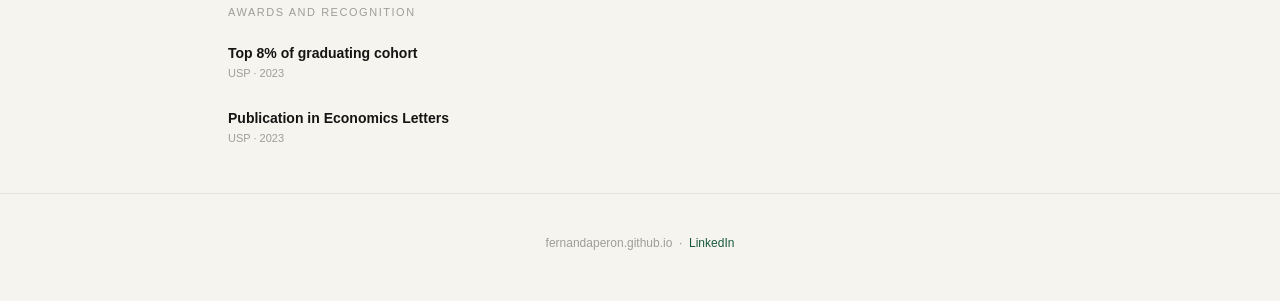
==== commit b17e7207: "muda para css+" ====
--- a/about.html
+++ b/about.html
@@ -1,118 +1,122 @@
-<!DOCTYPE html PUBLIC "-//W3C//DTD HTML 4.01//EN" "http://www.w3.org/TR/html4/strict.dtd">
-<html>
+<!DOCTYPE html>
+<html lang="en">
 <head>
-  <meta http-equiv="Content-Type" content="text/html; charset=utf-8">
-  <meta http-equiv="Content-Style-Type" content="text/css">
-  <title></title>
-  <meta name="Generator" content="Cocoa HTML Writer">
-  <meta name="CocoaVersion" content="2487.7">
-  <style type="text/css">
-    body {background-color: #f5f4ef}
-    p.p1 {margin: 0.0px 0.0px 0.0px 0.0px; font: 15.0px 'Helvetica Neue'; color: #141413; -webkit-text-stroke: #141413}
-    p.p2 {margin: 0.0px 0.0px 0.0px 0.0px; font: 12.0px 'Helvetica Neue'; color: #585752; -webkit-text-stroke: #585752}
-    p.p3 {margin: 0.0px 0.0px 0.0px 0.0px; font: 12.0px 'Helvetica Neue'; color: #19593a; -webkit-text-stroke: #19593a}
-    p.p4 {margin: 0.0px 0.0px 12.0px 0.0px; font: 10.0px 'Helvetica Neue'; color: #9e9d97; -webkit-text-stroke: #9e9d97}
-    p.p6 {margin: 0.0px 0.0px 0.0px 0.0px; font: 15.0px 'Helvetica Neue'; color: #585752; -webkit-text-stroke: #585752}
-    p.p7 {margin: 0.0px 0.0px 0.0px 0.0px; font: 11.0px 'Helvetica Neue'; color: #19593a; -webkit-text-stroke: #19593a}
-    p.p8 {margin: 0.0px 0.0px 15.0px 0.0px; font: 10.0px 'Helvetica Neue'; color: #9e9d97; -webkit-text-stroke: #9e9d97}
-    p.p9 {margin: 0.0px 0.0px 0.0px 0.0px; font: 11.0px 'Helvetica Neue'; color: #9e9d97; -webkit-text-stroke: #9e9d97}
-    p.p10 {margin: 0.0px 0.0px 2.0px 0.0px; font: 13.0px 'Helvetica Neue'; color: #141413; -webkit-text-stroke: #141413}
-    p.p11 {margin: 0.0px 0.0px 4.0px 0.0px; font: 13.0px 'Helvetica Neue'; color: #19593a; -webkit-text-stroke: #19593a}
-    p.p12 {margin: 0.0px 0.0px 0.0px 0.0px; font: 13.0px 'Helvetica Neue'; color: #585752; -webkit-text-stroke: #585752}
-    p.p13 {margin: 0.0px 0.0px 0.0px 0.0px; font: 10.0px 'Helvetica Neue'; color: #19593a; -webkit-text-stroke: #19593a; min-height: 12.0px}
-    p.p14 {margin: 0.0px 0.0px 8.0px 0.0px; font: 10.0px 'Helvetica Neue'; color: #19593a; -webkit-text-stroke: #19593a}
-    p.p15 {margin: 0.0px 0.0px 0.0px 0.0px; font: 14.0px 'Helvetica Neue'; color: #141413; -webkit-text-stroke: #141413}
-    p.p16 {margin: 0.0px 0.0px 0.0px 0.0px; font: 11.0px 'Helvetica Neue'; color: #585752; -webkit-text-stroke: #585752}
-    p.p17 {margin: 0.0px 0.0px 0.0px 0.0px; text-align: center; font: 12.0px 'Helvetica Neue'; color: #9e9d97; -webkit-text-stroke: #9e9d97}
-    li.li12 {margin: 0.0px 0.0px 0.0px 0.0px; font: 13.0px 'Helvetica Neue'; color: #585752; -webkit-text-stroke: #585752}
-    span.s1 {font-kerning: none; background-color: rgba(245, 244, 239, 0.92)}
-    span.s2 {font: 12.0px 'Helvetica Neue'; font-kerning: none; color: #585752; -webkit-text-stroke: 0px #585752}
-    span.s3 {font: 12.0px 'Helvetica Neue'; font-kerning: none; color: #19593a; -webkit-text-stroke: 0px #19593a}
-    span.s4 {font-kerning: none}
-    span.s5 {font: 12.0px 'Helvetica Neue'; font-kerning: none; color: #141413; -webkit-text-stroke: 0px #141413}
-    span.s6 {font: 11.0px 'Helvetica Neue'; font-kerning: none; color: #19593a; -webkit-text-stroke: 0px #19593a}
-    span.s7 {font: 11.0px 'Apple SD Gothic Neo'; font-kerning: none}
-    span.s8 {font-kerning: none; background-color: #daf3ea}
-    span.s9 {font-kerning: none; background-color: #ffffff}
-    span.s10 {background-color: #ffffff; -webkit-text-stroke: 0px #000000}
-    ul.ul1 {list-style-type: none}
-  </style>
+  <meta charset="utf-8">
+  <meta name="viewport" content="width=device-width, initial-scale=1">
+  <title>About — Fernanda Peron</title>
+  <meta name="description" content="Background, experience, education and skills of Fernanda Peron, economist and policy analyst based in Paris.">
+  <link rel="stylesheet" href="style.css">
 </head>
 <body>
-<p class="p1"><span class="s1">Fernanda Peron</span></p>
-<p class="p2"><span class="s1"><a href="file:///Users/fernanda/Personal_projects/fernandaperon.github.io/index.html">HOME<span class="s2"></span></a></span></p>
-<p class="p2"><span class="s1"><a href="file:///Users/fernanda/Personal_projects/fernandaperon.github.io/projects.html">PROJECTS<span class="s2"></span></a></span></p>
-<p class="p3"><span class="s1"><a href="file:///Users/fernanda/Personal_projects/fernandaperon.github.io/about.html">ABOUT<span class="s3"></span></a></span></p>
-<p class="p4"><span class="s4">BACKGROUND</span></p>
-<h1 style="margin: 0.0px 0.0px 9.0px 0.0px; font: 28.8px 'Helvetica Neue'; color: #141413; -webkit-text-stroke: #141413"><span class="s4">Fernanda Peron</span></h1>
-<p class="p6"><span class="s4">Economist and policy analyst working at the intersection of sustainable finance regulation, carbon markets, and emerging market policy. Based in Paris.</span></p>
-<p class="p7"><span class="s4"><a href="https://www.linkedin.com/in/fernanda-peron-98b231202">↗ LinkedIn</a></span><span class="s5"> <a href="mailto:your@email.com"><span class="s6">↗ Email</span></a></span></p>
-<p class="p8"><span class="s4">EXPERIENCE</span></p>
-<p class="p9"><span class="s4">2024 – 2026</span></p>
-<p class="p9"><span class="s4">Paris</span></p>
-<p class="p10"><span class="s4">Amundi Asset Management</span></p>
-<p class="p11"><span class="s4">ESG Regulatory Strategy — Alternante</span></p>
-<p class="p12"><span class="s4">Comparative analysis of sustainable finance taxonomies across Latin America (Brazil, Colombia, Mexico, Chile) and Asia (South Korea, China, India, Hong Kong, Singapore). SFDR 2.0 regulatory monitoring and analysis of EU Parliament coalition dynamics on sustainable finance rollback. EU ETS, Korean ETS, and Japan carbon pricing research.</span></p>
-<p class="p9"><span class="s4">2022</span></p>
-<p class="p9"><span class="s4">São Paulo</span></p>
-<p class="p10"><span class="s4">Bank of America</span></p>
-<p class="p11"><span class="s4">Macroeconomics — Intern</span></p>
-<p class="p12"><span class="s4">Macroeconomic analysis and research support for the Brazil desk.</span></p>
-<p class="p9"><span class="s4">2021</span></p>
-<p class="p9"><span class="s4">São Paulo</span></p>
-<p class="p10"><span class="s4">C6 Bank</span></p>
-<p class="p11"><span class="s4">Business Analytics — Intern</span></p>
-<p class="p12"><span class="s4">Data analysis and business intelligence using Python and SQL.</span></p>
-<p class="p8"><span class="s4">EDUCATION</span></p>
-<p class="p9"><span class="s4">2024 – 2026</span></p>
-<p class="p9"><span class="s4">Paris</span></p>
-<p class="p10"><span class="s4">Sciences Po Paris — School of Public Affairs</span></p>
-<p class="p11"><span class="s4">MA Economics and Public Policy</span></p>
-<p class="p12"><span class="s4">Thesis: effect of the Paris Agreement on European stock prices. Event study methodology, Fama-French three-factor model, BERT-based climate news classifier trained on Financial Times articles.</span></p>
-<p class="p9"><span class="s4">2019 – 2023</span></p>
-<p class="p9"><span class="s4">São Paulo</span></p>
-<p class="p10"><span class="s4">Universidade de São Paulo (USP)</span></p>
-<p class="p11"><span class="s4">B.A. Economics</span></p>
-<p class="p12"><span class="s4">Graduated in the top 8% of cohort. Undergraduate thesis published in Economics Letters.</span></p>
-<p class="p9"><span class="s7">↳</span><span class="s4"> Published in Economics Letters</span></p>
-<p class="p8"><span class="s4">PUBLICATIONS</span></p>
-<p class="p13"><span class="s8"><span class="Apple-converted-space"> </span></span></p>
-<p class="p8"><span class="s4">TECHNICAL SKILLS</span></p>
-<p class="p14"><span class="s9">LANGUAGES</span></p>
-<ul class="ul1">
-  <li class="li12"><span class="s10"></span><span class="s9">Python</span></li>
-  <li class="li12"><span class="s10"></span><span class="s9">SQL</span></li>
-  <li class="li12"><span class="s10"></span><span class="s9">R (basic)</span></li>
-</ul>
-<p class="p14"><span class="s9">FINANCE TOOLS</span></p>
-<ul class="ul1">
-  <li class="li12"><span class="s10"></span><span class="s9">Bloomberg Terminal</span></li>
-  <li class="li12"><span class="s10"></span><span class="s9">Excel (advanced)</span></li>
-  <li class="li12"><span class="s10"></span><span class="s9">Refinitiv</span></li>
-</ul>
-<p class="p14"><span class="s9">PYTHON STACK</span></p>
-<ul class="ul1">
-  <li class="li12"><span class="s10"></span><span class="s9">pandas, numpy</span></li>
-  <li class="li12"><span class="s10"></span><span class="s9">statsmodels</span></li>
-  <li class="li12"><span class="s10"></span><span class="s9">linearmodels</span></li>
-  <li class="li12"><span class="s10"></span><span class="s9">Plotly, D3</span></li>
-</ul>
-<p class="p8"><span class="s4">LANGUAGES</span></p>
-<p class="p15"><span class="s9">Portuguese</span></p>
-<p class="p16"><span class="s9">Native</span></p>
-<p class="p15"><span class="s9">French</span></p>
-<p class="p16"><span class="s9">Fluent (C1/C2)</span></p>
-<p class="p15"><span class="s9">English</span></p>
-<p class="p16"><span class="s9">Fluent (C1/C2)</span></p>
-<p class="p15"><span class="s9">Spanish</span></p>
-<p class="p16"><span class="s9">Professional (B2/C1)</span></p>
-<p class="p15"><span class="s9">Italian</span></p>
-<p class="p16"><span class="s9">Native / Heritage</span></p>
-<p class="p8"><span class="s4">AWARDS AND RECOGNITION</span></p>
-<p class="p15"><span class="s9">Top 8% of graduating cohort</span></p>
-<p class="p9"><span class="s9">USP · 2023</span></p>
-<p class="p15"><span class="s9">Publication in Economics Letters</span></p>
-<p class="p9"><span class="s9">USP · 2023</span></p>
-<p class="p17"><span class="s4">fernandaperon.github.io  ·  <a href="https://www.linkedin.com/in/fernanda-peron-98b231202"><span class="s3">LinkedIn</span></a></span></p>
+  <header class="wrap topbar">
+    <span class="wordmark">Fernanda Peron</span>
+    <nav class="nav">
+      <a href="index.html">HOME</a>
+      <a href="projects.html">PROJECTS</a>
+      <a href="about.html" class="active">ABOUT</a>
+    </nav>
+  </header>
+
+  <main class="wrap">
+    <section class="about-head">
+      <p class="eyebrow">Background</p>
+      <h1>Fernanda Peron</h1>
+      <p class="bio">Economist and policy analyst working at the intersection of sustainable finance regulation, carbon markets, and emerging market policy. Based in Paris.</p>
+      <p class="links">
+        <a href="https://www.linkedin.com/in/fernanda-peron-98b231202">&#8599; LinkedIn</a>
+        &nbsp;&nbsp;
+        <!-- TODO: replace with your real email address -->
+        <a href="mailto:your@email.com">&#8599; Email</a>
+      </p>
+    </section>
+
+    <section class="block">
+      <p class="eyebrow">Experience</p>
+
+      <div class="entry">
+        <div class="meta">2024 – 2026 · Paris</div>
+        <div class="org">Amundi Asset Management</div>
+        <div class="role">ESG Regulatory Strategy — Alternante</div>
+        <div class="desc">Comparative analysis of sustainable finance taxonomies across Latin America (Brazil, Colombia, Mexico, Chile) and Asia (South Korea, China, India, Hong Kong, Singapore). SFDR 2.0 regulatory monitoring and analysis of EU Parliament coalition dynamics on sustainable finance rollback. EU ETS, Korean ETS, and Japan carbon pricing research.</div>
+      </div>
+
+      <div class="entry">
+        <div class="meta">2022 · S&atilde;o Paulo</div>
+        <div class="org">Bank of America</div>
+        <div class="role">Macroeconomics — Intern</div>
+        <div class="desc">Macroeconomic analysis and research support for the Brazil desk.</div>
+      </div>
+
+      <div class="entry">
+        <div class="meta">2021 · S&atilde;o Paulo</div>
+        <div class="org">C6 Bank</div>
+        <div class="role">Business Analytics — Intern</div>
+        <div class="desc">Data analysis and business intelligence using Python and SQL.</div>
+      </div>
+    </section>
+
+    <section class="block">
+      <p class="eyebrow">Education</p>
+
+      <div class="entry">
+        <div class="meta">2024 – 2026 · Paris</div>
+        <div class="org">Sciences Po Paris — School of Public Affairs</div>
+        <div class="role">MA Economics and Public Policy</div>
+        <div class="desc">Thesis: effect of the Paris Agreement on European stock prices. Event study methodology, Fama-French three-factor model, BERT-based climate news classifier trained on Financial Times articles.</div>
+      </div>
+
+      <div class="entry">
+        <div class="meta">2019 – 2023 · S&atilde;o Paulo</div>
+        <div class="org">Universidade de S&atilde;o Paulo (USP)</div>
+        <div class="role">B.A. Economics</div>
+        <div class="desc">Graduated in the top 8% of cohort. Undergraduate thesis published in Economics Letters.</div>
+      </div>
+    </section>
+
+    <section class="block">
+      <p class="eyebrow">Technical skills</p>
+      <div class="skill-grid">
+        <div>
+          <h4>Languages</h4>
+          <ul><li>Python</li><li>SQL</li><li>R (basic)</li></ul>
+        </div>
+        <div>
+          <h4>Finance tools</h4>
+          <ul><li>Bloomberg Terminal</li><li>Excel (advanced)</li><li>Refinitiv</li></ul>
+        </div>
+        <div>
+          <h4>Python stack</h4>
+          <ul><li>pandas, numpy</li><li>statsmodels</li><li>linearmodels</li><li>Plotly, D3</li></ul>
+        </div>
+      </div>
+    </section>
+
+    <section class="block">
+      <p class="eyebrow">Spoken languages</p>
+      <div class="lang-grid">
+        <div class="lang"><div class="name">Portuguese</div><div class="lvl">Native</div></div>
+        <div class="lang"><div class="name">Italian</div><div class="lvl">Native / Heritage</div></div>
+        <div class="lang"><div class="name">French</div><div class="lvl">Fluent (C1/C2)</div></div>
+        <div class="lang"><div class="name">English</div><div class="lvl">Fluent (C1/C2)</div></div>
+        <div class="lang"><div class="name">Spanish</div><div class="lvl">Professional (B2/C1)</div></div>
+      </div>
+    </section>
+
+    <section class="block">
+      <p class="eyebrow">Awards and recognition</p>
+      <div class="entry">
+        <div class="org">Top 8% of graduating cohort</div>
+        <div class="meta">USP · 2023</div>
+      </div>
+      <div class="entry">
+        <div class="org">Publication in Economics Letters</div>
+        <div class="meta">USP · 2023</div>
+      </div>
+    </section>
+  </main>
+
+  <footer class="footer">
+    <div class="wrap">fernandaperon.github.io &nbsp;·&nbsp; <a href="https://www.linkedin.com/in/fernanda-peron-98b231202">LinkedIn</a></div>
+  </footer>
 </body>
 </html>
--- a/style.css
+++ b/style.css
@@ -0,0 +1,238 @@
+/* ============================================================
+   Fernanda Peron — portfolio
+   Shared stylesheet for index.html, projects.html, about.html
+   Palette and type preserved from the original design.
+   ============================================================ */
+
+:root {
+  --bg:         #f5f4ef;  /* warm cream background          */
+  --ink:        #141413;  /* primary text                   */
+  --muted:      #585752;  /* secondary text                 */
+  --faint:      #9e9d97;  /* labels, captions, footer        */
+  --green:      #19593a;  /* accent (links, highlights)     */
+  --green-wash: #daf3ea;  /* status badge background        */
+  --white:      #ffffff;
+  --rule:       #e3e1d9;  /* hairline dividers              */
+  --maxw:       880px;
+}
+
+* { box-sizing: border-box; }
+
+html { -webkit-text-size-adjust: 100%; }
+
+body {
+  margin: 0;
+  background: var(--bg);
+  color: var(--ink);
+  font-family: "Helvetica Neue", Helvetica, Arial, sans-serif;
+  font-size: 16px;
+  line-height: 1.55;
+  -webkit-font-smoothing: antialiased;
+}
+
+.wrap {
+  max-width: var(--maxw);
+  margin: 0 auto;
+  padding: 0 28px;
+}
+
+a { color: var(--green); text-decoration: none; }
+a:hover { text-decoration: underline; }
+
+/* ---------- top bar ---------- */
+.topbar {
+  display: flex;
+  align-items: baseline;
+  justify-content: space-between;
+  flex-wrap: wrap;
+  gap: 12px;
+  padding: 26px 0 0;
+}
+.wordmark {
+  font-size: 15px;
+  font-weight: 500;
+  color: var(--ink);
+}
+.nav {
+  display: flex;
+  gap: 22px;
+  font-size: 12px;
+  letter-spacing: 0.06em;
+}
+.nav a { color: var(--muted); text-decoration: none; }
+.nav a:hover { color: var(--ink); text-decoration: none; }
+.nav a.active { color: var(--green); }
+
+/* ---------- shared section bits ---------- */
+.eyebrow {
+  font-size: 11px;
+  letter-spacing: 0.14em;
+  text-transform: uppercase;
+  color: var(--faint);
+  margin: 0 0 14px;
+}
+.label-green {
+  color: var(--green);
+  font-size: 11px;
+  letter-spacing: 0.14em;
+  text-transform: uppercase;
+}
+
+/* ---------- hero (index) ---------- */
+.hero { padding: 64px 0 8px; }
+.hero h1 {
+  font-size: 44px;
+  line-height: 1.08;
+  font-weight: 600;
+  letter-spacing: -0.01em;
+  margin: 0 0 24px;
+  max-width: 14ch;
+}
+.hero h1 .accent { color: var(--green); }
+.hero .lede {
+  font-size: 17px;
+  color: var(--muted);
+  max-width: 56ch;
+  margin: 0 0 30px;
+}
+
+.cta-row { display: flex; align-items: center; gap: 22px; flex-wrap: wrap; }
+.btn {
+  display: inline-block;
+  background: var(--green);
+  color: var(--white);
+  padding: 11px 20px;
+  font-size: 13px;
+  border-radius: 2px;
+}
+.btn:hover { background: #12462e; text-decoration: none; }
+.link-quiet { color: var(--muted); font-size: 14px; }
+.link-quiet:hover { color: var(--ink); }
+
+/* ---------- stats row ---------- */
+.stats {
+  display: flex;
+  gap: 56px;
+  flex-wrap: wrap;
+  padding: 56px 0;
+  margin-top: 40px;
+  border-top: 1px solid var(--rule);
+}
+.stat .num { font-size: 30px; font-weight: 600; line-height: 1; }
+.stat .cap { font-size: 13px; color: var(--muted); margin-top: 6px; }
+
+/* ---------- section heading ---------- */
+.section { padding: 8px 0 56px; }
+.section > .eyebrow { margin-bottom: 26px; }
+
+/* ---------- page title block ---------- */
+.page-head { padding: 56px 0 28px; }
+.page-head h1 {
+  font-size: 30px;
+  font-weight: 600;
+  margin: 0;
+  letter-spacing: -0.01em;
+}
+
+/* ---------- filter pills ---------- */
+.filters {
+  display: flex;
+  gap: 8px;
+  flex-wrap: wrap;
+  padding: 4px 0 32px;
+}
+.pill {
+  font-size: 11px;
+  letter-spacing: 0.04em;
+  padding: 6px 14px;
+  border: 1px solid var(--rule);
+  border-radius: 999px;
+  background: transparent;
+  color: var(--muted);
+  cursor: pointer;
+  font-family: inherit;
+}
+.pill:hover { border-color: var(--faint); color: var(--ink); }
+.pill.active { background: var(--green); border-color: var(--green); color: var(--white); }
+
+/* ---------- project cards ---------- */
+.cards { display: grid; gap: 1px; background: var(--rule); border: 1px solid var(--rule); }
+.card {
+  background: var(--bg);
+  padding: 26px 24px;
+  display: block;
+}
+.card .status {
+  display: inline-block;
+  font-size: 10px;
+  letter-spacing: 0.08em;
+  text-transform: uppercase;
+  padding: 3px 8px;
+  border-radius: 2px;
+  margin-bottom: 12px;
+}
+.status.done { background: var(--green-wash); color: var(--green); }
+.status.wip  { background: transparent; color: var(--faint); border: 1px solid var(--rule); }
+
+.card h3 {
+  font-size: 17px;
+  font-weight: 600;
+  margin: 0 0 8px;
+  color: var(--ink);
+}
+.card p { font-size: 14px; color: var(--muted); margin: 0 0 16px; max-width: 66ch; }
+.tags { display: flex; flex-wrap: wrap; gap: 6px 14px; }
+.tags span { font-size: 11px; color: var(--faint); }
+
+a.card { text-decoration: none; }
+a.card:hover { background: #efeee8; text-decoration: none; }
+a.card:hover h3 { color: var(--green); }
+
+/* ---------- about ---------- */
+.about-head { padding: 56px 0 12px; }
+.about-head h1 { font-size: 32px; font-weight: 600; margin: 0 0 12px; letter-spacing: -0.01em; }
+.about-head .bio { font-size: 16px; color: var(--muted); max-width: 60ch; margin: 0 0 14px; }
+.about-head .links { font-size: 13px; }
+
+.block { padding: 34px 0; border-top: 1px solid var(--rule); }
+.block > .eyebrow { margin-bottom: 22px; }
+
+.entry { margin-bottom: 26px; }
+.entry:last-child { margin-bottom: 0; }
+.entry .meta { font-size: 11px; color: var(--faint); margin-bottom: 4px; }
+.entry .org { font-size: 14px; font-weight: 600; color: var(--ink); }
+.entry .role { font-size: 13px; color: var(--green); margin: 1px 0 5px; }
+.entry .desc { font-size: 13px; color: var(--muted); max-width: 70ch; }
+
+.skill-grid { display: grid; grid-template-columns: repeat(auto-fit, minmax(150px, 1fr)); gap: 26px; }
+.skill-grid h4 { font-size: 11px; letter-spacing: 0.1em; text-transform: uppercase; color: var(--faint); margin: 0 0 8px; font-weight: 500; }
+.skill-grid ul { list-style: none; margin: 0; padding: 0; }
+.skill-grid li { font-size: 13px; color: var(--ink); padding: 2px 0; }
+
+.lang-grid { display: grid; grid-template-columns: repeat(auto-fit, minmax(130px, 1fr)); gap: 20px; }
+.lang .name { font-size: 14px; color: var(--ink); }
+.lang .lvl { font-size: 12px; color: var(--muted); }
+
+/* ---------- footer ---------- */
+.footer {
+  text-align: center;
+  font-size: 12px;
+  color: var(--faint);
+  padding: 40px 0 48px;
+  border-top: 1px solid var(--rule);
+  margin-top: 8px;
+}
+.footer a { color: var(--green); }
+
+/* ---------- responsive ---------- */
+@media (max-width: 640px) {
+  .hero h1 { font-size: 34px; }
+  .stats { gap: 32px; }
+  .topbar { padding-top: 20px; }
+}
+
+@media (prefers-reduced-motion: reduce) {
+  * { transition: none !important; }
+}
+
+:focus-visible { outline: 2px solid var(--green); outline-offset: 2px; }
